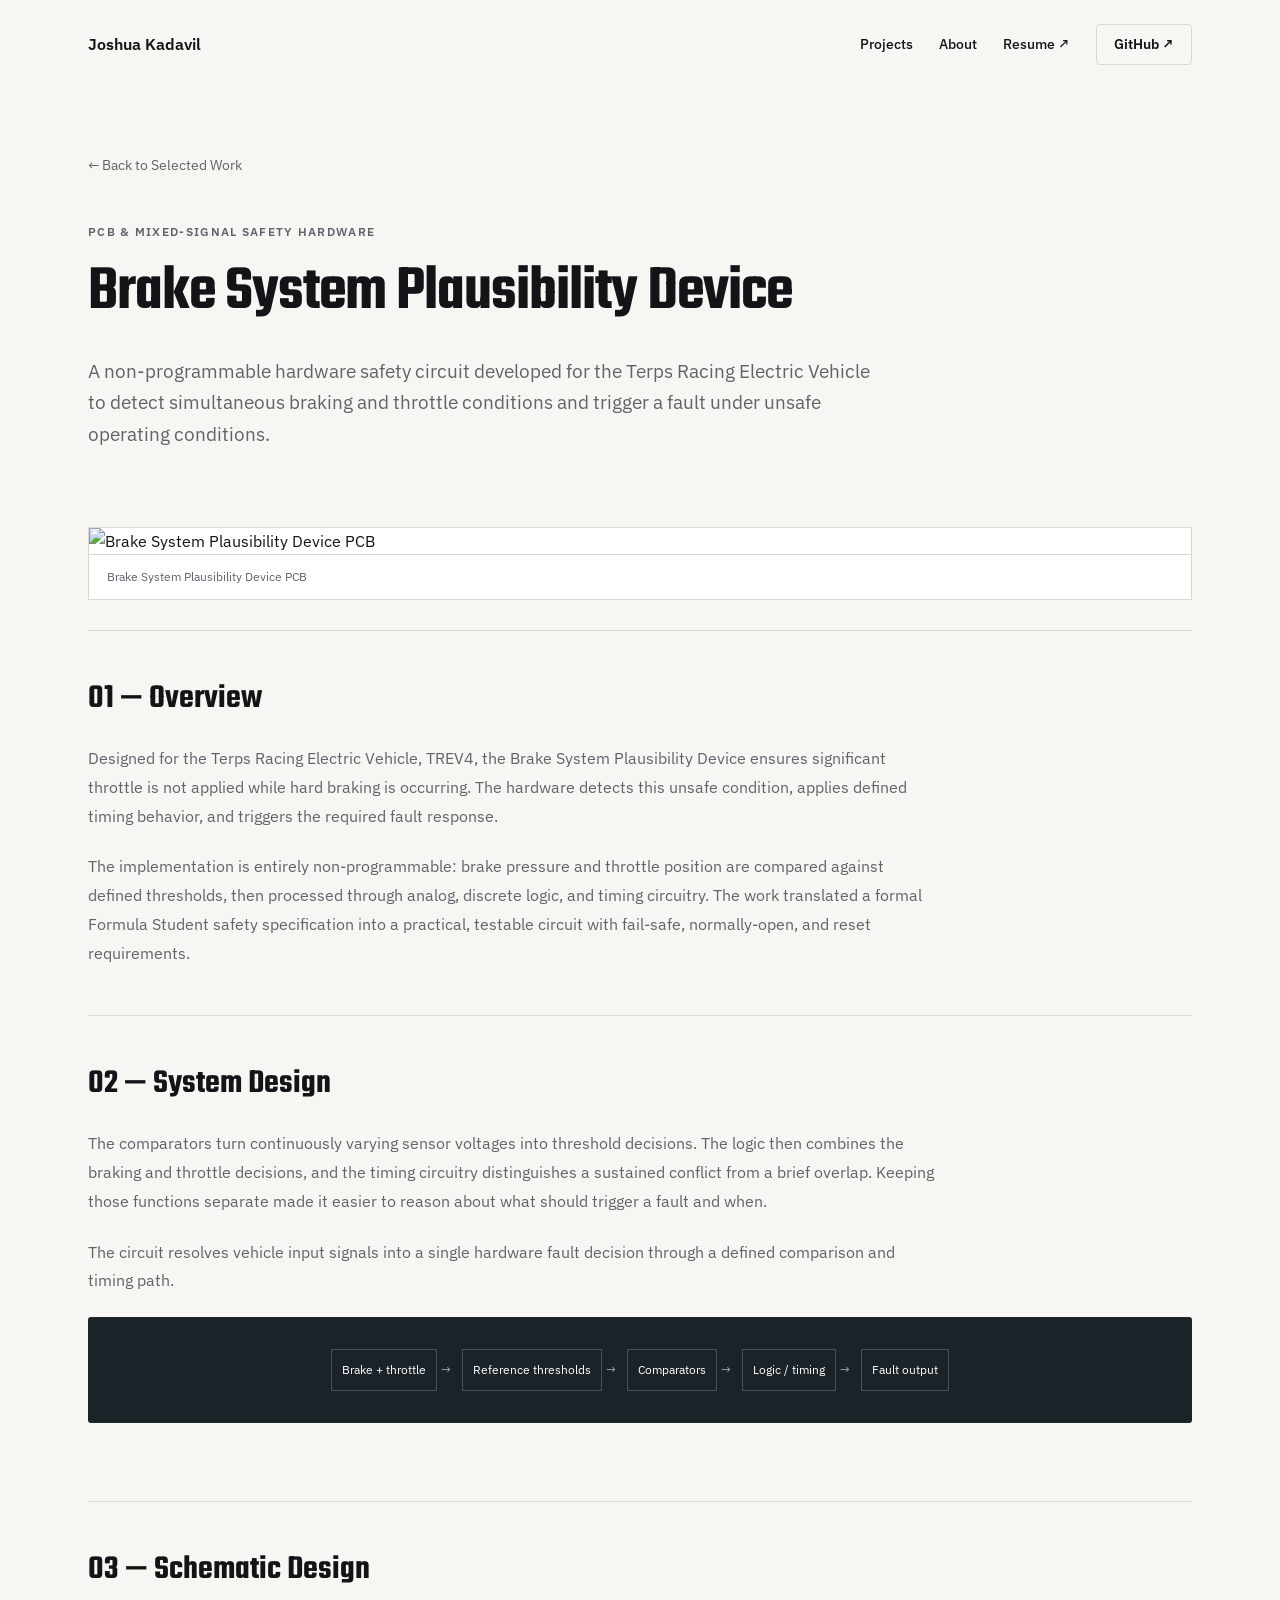
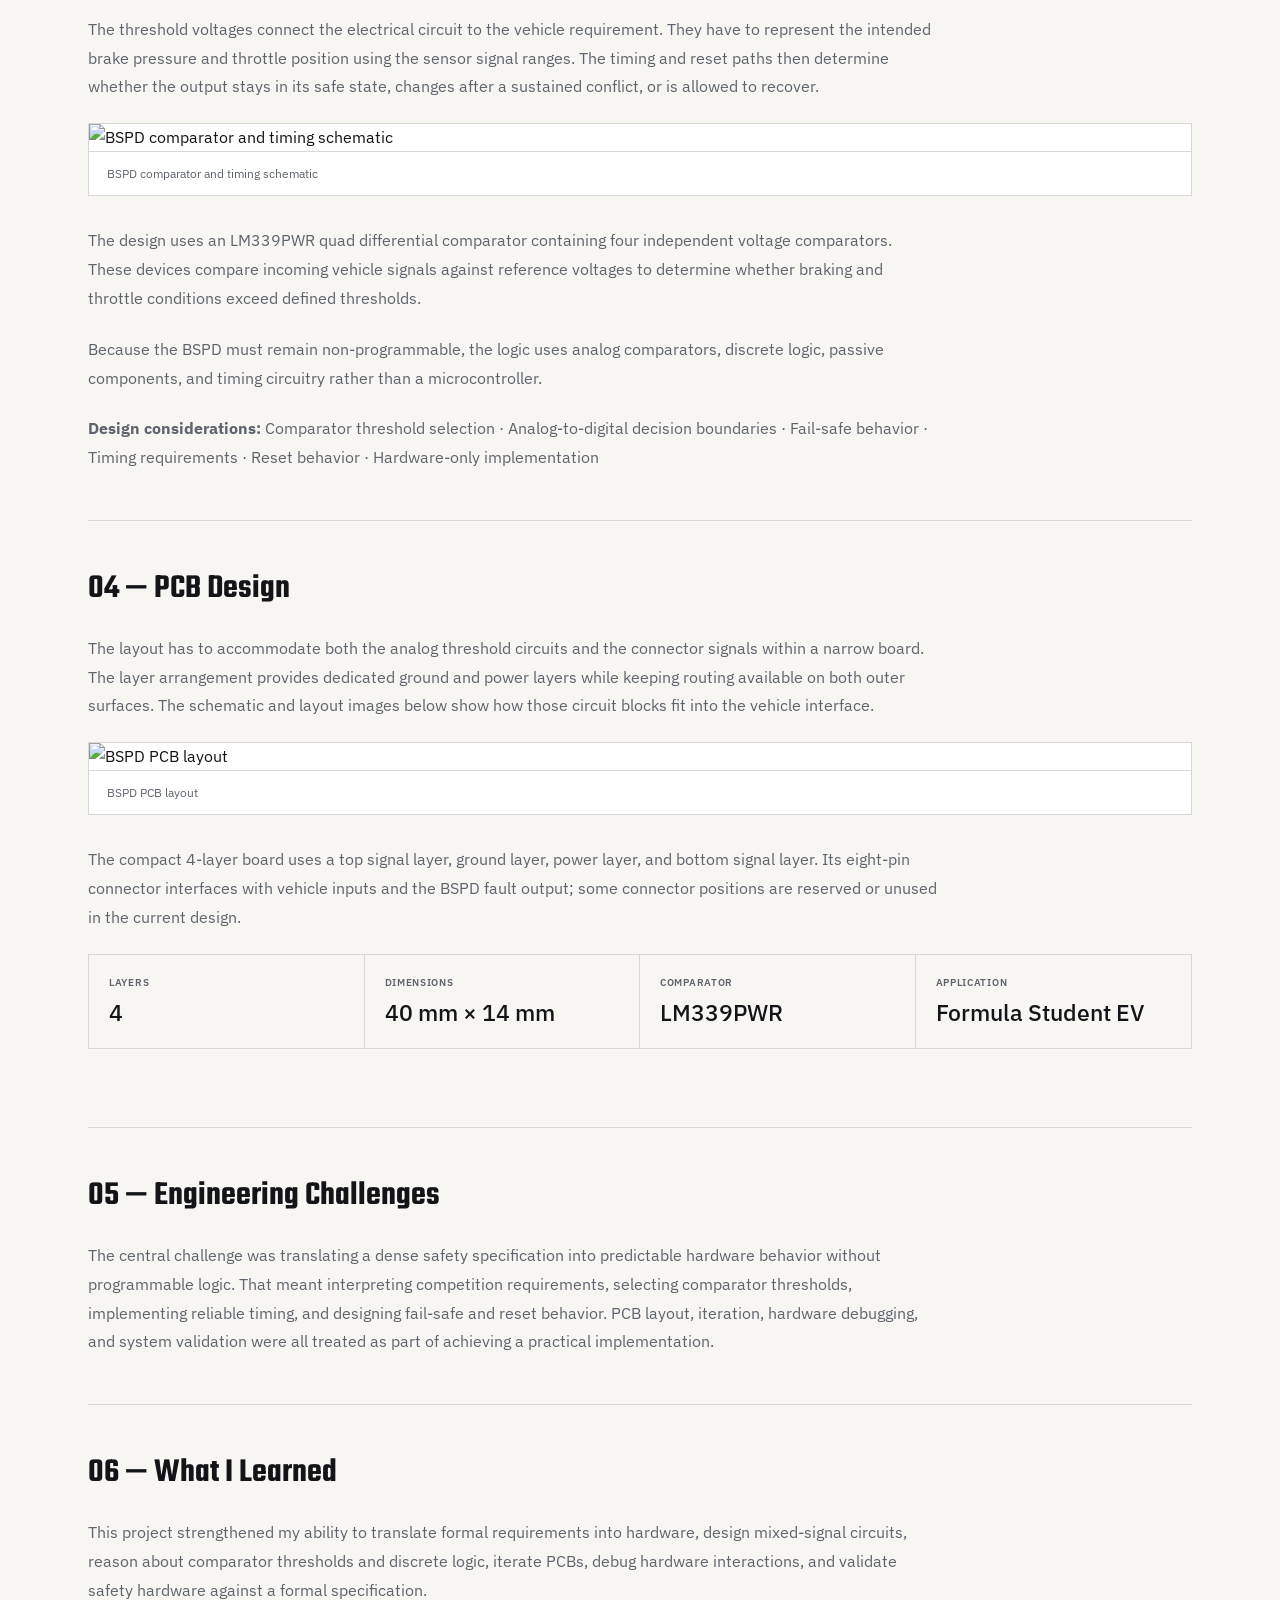
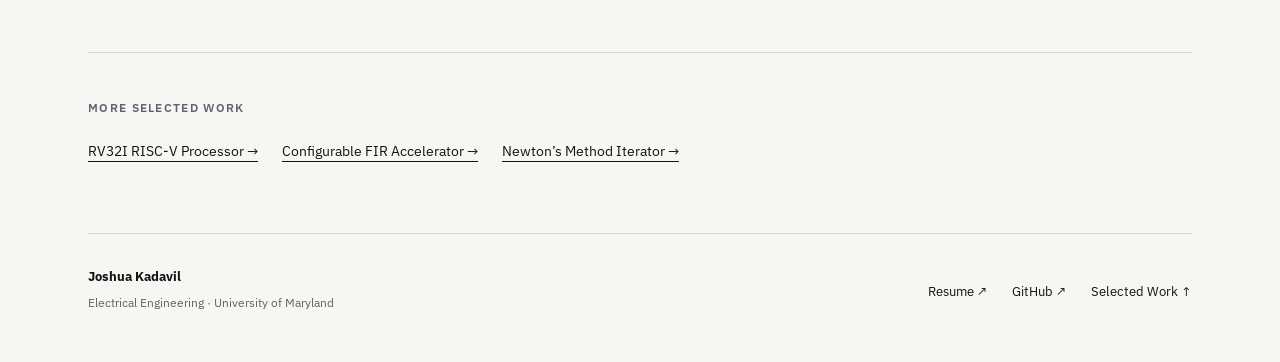
==== projects/bspd/index.html @ 031402a3 "Publish engineering portfolio with four detailed project pages" ====
<!doctype html><html lang="en"><head><meta charset="utf-8"><meta name="viewport" content="width=device-width, initial-scale=1"><title>Brake System Plausibility Device — Joshua Kadavil</title><meta name="description" content="Joshua Kadavil’s electrical engineering portfolio: FPGA, RTL, computer architecture, PCB and CMOS design."><link rel="stylesheet" href="/style.css"></head><body><header><a class="brand" href="/">Joshua Kadavil</a><nav aria-label="Main navigation"><a href="/#work">Projects</a><a href="/#about">About</a><a href="https://drive.google.com/file/d/1f0EyTunNT7NF5_D-wASFy5cTvmZ3Mgu0/view?usp=sharing" target="_blank" rel="noopener">Resume ↗</a><a class="button" href="https://github.com/jkadavil" target="_blank" rel="noopener">GitHub ↗</a></nav></header><main><div class="projecthero"><a class="back" href="/#work">← Back to Selected Work</a><small>PCB & MIXED-SIGNAL SAFETY HARDWARE</small><h1>Brake System Plausibility Device</h1><p>A non-programmable hardware safety circuit developed for the Terps Racing Electric Vehicle to detect simultaneous braking and throttle conditions and trigger a fault under unsafe operating conditions.</p></div><figure><img src="https://framerusercontent.com/images/85CEbiLoWH0lOBSLyWlGdlzwHQ.png" alt="Brake System Plausibility Device PCB" loading="lazy"><figcaption>Brake System Plausibility Device PCB</figcaption></figure><section class="detail"><h2>01 — Overview</h2><div><p>Designed for the Terps Racing Electric Vehicle, TREV4, the Brake System Plausibility Device ensures significant throttle is not applied while hard braking is occurring. The hardware detects this unsafe condition, applies defined timing behavior, and triggers the required fault response.</p><p>The implementation is entirely non-programmable: brake pressure and throttle position are compared against defined thresholds, then processed through analog, discrete logic, and timing circuitry. The work translated a formal Formula Student safety specification into a practical, testable circuit with fail-safe, normally-open, and reset requirements.</p></div></section><section class="detail"><h2>02 — System Design</h2><div><p>The comparators turn continuously varying sensor voltages into threshold decisions. The logic then combines the braking and throttle decisions, and the timing circuitry distinguishes a sustained conflict from a brief overlap. Keeping those functions separate made it easier to reason about what should trigger a fault and when.</p><p>The circuit resolves vehicle input signals into a single hardware fault decision through a defined comparison and timing path.</p><div class="flow"><span>Brake + throttle</span><span>Reference thresholds</span><span>Comparators</span><span>Logic / timing</span><span>Fault output</span></div></div></section><section class="detail"><h2>03 — Schematic Design</h2><div><p>The threshold voltages connect the electrical circuit to the vehicle requirement. They have to represent the intended brake pressure and throttle position using the sensor signal ranges. The timing and reset paths then determine whether the output stays in its safe state, changes after a sustained conflict, or is allowed to recover.</p><figure><img src="https://framerusercontent.com/images/xDy9kad5NAX94i3xk5Jb3Rte58.png" alt="BSPD comparator and timing schematic" loading="lazy"><figcaption>BSPD comparator and timing schematic</figcaption></figure><p>The design uses an LM339PWR quad differential comparator containing four independent voltage comparators. These devices compare incoming vehicle signals against reference voltages to determine whether braking and throttle conditions exceed defined thresholds.</p><p>Because the BSPD must remain non-programmable, the logic uses analog comparators, discrete logic, passive components, and timing circuitry rather than a microcontroller.</p><p><strong>Design considerations:</strong> Comparator threshold selection · Analog-to-digital decision boundaries · Fail-safe behavior · Timing requirements · Reset behavior · Hardware-only implementation</p></div></section><section class="detail"><h2>04 — PCB Design</h2><div><p>The layout has to accommodate both the analog threshold circuits and the connector signals within a narrow board. The layer arrangement provides dedicated ground and power layers while keeping routing available on both outer surfaces. The schematic and layout images below show how those circuit blocks fit into the vehicle interface.</p><figure><img src="https://framerusercontent.com/images/oUMdYOykw2NHUpEp4hQG9LbJQk.png" alt="BSPD PCB layout" loading="lazy"><figcaption>BSPD PCB layout</figcaption></figure><p>The compact 4-layer board uses a top signal layer, ground layer, power layer, and bottom signal layer. Its eight-pin connector interfaces with vehicle inputs and the BSPD fault output; some connector positions are reserved or unused in the current design.</p><div class="stats"><div><small>LAYERS</small><strong>4</strong></div><div><small>DIMENSIONS</small><strong>40 mm × 14 mm</strong></div><div><small>COMPARATOR</small><strong>LM339PWR</strong></div><div><small>APPLICATION</small><strong>Formula Student EV</strong></div></div></div></section><section class="detail"><h2>05 — Engineering Challenges</h2><div><p>The central challenge was translating a dense safety specification into predictable hardware behavior without programmable logic. That meant interpreting competition requirements, selecting comparator thresholds, implementing reliable timing, and designing fail-safe and reset behavior. PCB layout, iteration, hardware debugging, and system validation were all treated as part of achieving a practical implementation.</p></div></section><section class="detail"><h2>06 — What I Learned</h2><div><p>This project strengthened my ability to translate formal requirements into hardware, design mixed-signal circuits, reason about comparator thresholds and discrete logic, iterate PCBs, debug hardware interactions, and validate safety hardware against a formal specification.</p></div></section><section class="more"><small>MORE SELECTED WORK</small><div><a href="/projects/rv32i/">RV32I RISC-V Processor →</a><a href="/projects/fir/">Configurable FIR Accelerator →</a><a href="/projects/newtonian-iterator/">Newton’s Method Iterator →</a></div></section></main><footer><div><strong>Joshua Kadavil</strong><p>Electrical Engineering · University of Maryland</p></div><div><a href="https://drive.google.com/file/d/1f0EyTunNT7NF5_D-wASFy5cTvmZ3Mgu0/view?usp=sharing">Resume ↗</a><a href="https://github.com/jkadavil">GitHub ↗</a><a href="/#work">Selected Work ↑</a></div></footer></body></html>
---- style.css ----
@import url('https://fonts.googleapis.com/css2?family=IBM+Plex+Sans:wght@400;500;600;700&family=Teko:wght@500;600;700&display=swap');
:root{--paper:#f7f6f2;--ink:#121417;--muted:#5e646d;--line:#d8d8d4;--panel:#1b2228}*{box-sizing:border-box}html{scroll-behavior:smooth;scroll-padding-top:35px}body{margin:0;background:var(--paper);color:var(--ink);font-family:'IBM Plex Sans',Arial,sans-serif;font-size:16px;line-height:1.65}a{color:inherit;text-decoration:none}a:focus-visible{outline:3px solid #3d7ab7;outline-offset:5px}header,main,footer{width:min(1104px,calc(100% - 64px));margin:auto}header{display:flex;align-items:center;justify-content:space-between;gap:24px;padding:24px 0}.brand{font-weight:600}nav{display:flex;align-items:center;gap:26px;font-size:14px;font-weight:500}.button{display:inline-flex;align-items:center;justify-content:center;border:1px solid var(--line);border-radius:4px;padding:8px 17px;font-size:14px;font-weight:600;transition:background .2s}.button:hover{background:#e9e9e4}.primary{background:var(--ink);color:white;border-color:var(--ink)}.primary:hover{background:#343a42}small{display:block;font-size:12px;letter-spacing:1.3px;font-weight:600;color:var(--muted)}h1,h2,h3,p{margin-top:0}h1{font-family:Teko,'Arial Narrow',sans-serif;font-size:72px;line-height:1.03;letter-spacing:-1px;margin-bottom:30px;font-weight:600}h2{font-size:32px;line-height:1.2;font-weight:600}h3{font-size:24px;line-height:1.25}p{color:var(--muted);margin-bottom:22px}.hero{padding:100px 0 110px;border-bottom:1px solid var(--line)}.hero small{margin-bottom:28px}.hero h2{font-size:19px;letter-spacing:.4px;margin-bottom:25px}.hero p{max-width:630px}.actions{display:flex;gap:12px;margin-top:28px}#work{padding:76px 0 80px}.sectionhead{display:flex;align-items:center;justify-content:space-between;gap:20px;margin-bottom:36px}.sectionhead h2{font-family:Teko,sans-serif;font-size:40px;margin:0}.cards{display:grid;grid-template-columns:1fr 1fr;gap:24px}.card{border:1px solid var(--line);padding:14px;border-radius:4px;transition:transform .2s,border-color .2s}.card:hover{transform:translateY(-4px);border-color:#8f959a}.visual{height:240px;background:var(--panel);display:flex;align-items:center;justify-content:center;overflow:hidden}.visual figure{margin:0;width:100%;height:100%;border:0;background:white}.visual img{width:100%;height:100%;object-fit:contain;padding:12px}.visual figcaption{display:none}.visual .flow{border:0;padding:22px;background:none;gap:9px}.visual .flow span{padding:0;border:0;font-size:10px;color:#edf0f2;background:none;letter-spacing:.5px}.visual .flow span+span:before{left:-8px}.cardcopy{padding:24px 12px 14px}.card small{font-size:10px;margin-bottom:14px}.card h3{margin-bottom:14px}.card h3 span{float:right;color:var(--muted)}.card p{font-size:15px}.tags{font-size:12px;color:var(--muted)}.read{display:block;margin-top:20px;font-size:13px}.about{border-top:1px solid var(--line);padding:70px 0;display:grid;grid-template-columns:1fr 2fr;gap:40px}.about p{max-width:680px}footer{display:flex;justify-content:space-between;gap:30px;padding:32px 0 45px;border-top:1px solid var(--line);font-size:13px}footer p{font-size:12px;margin:5px 0}footer>div:last-child{display:flex;align-items:center;gap:24px}.projecthero{padding:65px 0 55px}.back{display:block;font-size:14px;margin-bottom:45px;color:var(--muted)}.projecthero small{margin-bottom:18px}.projecthero h1{font-size:64px;max-width:900px}.projecthero p{font-size:19px;max-width:800px}.detail{display:block;padding:48px 0;border-top:1px solid var(--line)}.detail h2{font-size:20px}.detail>div{min-width:0}.detail p:last-child{margin-bottom:0}figure{margin:0 0 30px;border:1px solid var(--line);background:#fff}figure img{display:block;width:100%;height:auto}figcaption{font-size:12px;color:var(--muted);padding:12px 18px;border-top:1px solid var(--line)}.stats{display:grid;grid-template-columns:repeat(4,1fr);border:1px solid var(--line);margin-bottom:30px}.stats>div{padding:20px;border-right:1px solid var(--line)}.stats>div:last-child{border:0}.stats small{font-size:10px;letter-spacing:.7px}.stats strong{display:block;font-size:23px;font-weight:500;margin-top:7px;line-height:1.3}.flow{display:flex;justify-content:center;flex-wrap:wrap;gap:25px;padding:32px 20px;background:var(--panel);color:white;margin-bottom:30px;border-radius:3px}.flow span{position:relative;font-size:12px;padding:10px;border:1px solid #49525b}.flow span+span:before{content:'→';position:absolute;left:-22px;color:#aab3bb}pre{background:var(--panel);color:#ecf0f3;padding:24px;overflow:auto;font-size:14px;border-radius:3px;margin:0 0 25px;line-height:1.8}.tablewrap{overflow:auto}table{border-collapse:collapse;width:100%;font-size:14px}td,th{text-align:left;border-bottom:1px solid var(--line);padding:13px 10px}th{font-size:12px}.more{padding:45px 0 70px;border-top:1px solid var(--line)}.more>div{display:flex;flex-wrap:wrap;gap:24px;margin-top:22px}.more a{font-size:14px;text-decoration:underline;text-underline-offset:5px}@media(max-width:800px){header,main,footer{width:calc(100% - 40px)}nav{gap:16px}.hero{padding:70px 0}.cards{gap:18px}.visual{height:200px}.detail{grid-template-columns:1fr;gap:15px}.projecthero h1{font-size:54px}.stats strong{font-size:20px}.stats>div{padding:15px}.about{grid-template-columns:1fr;gap:20px}}@media(max-width:560px){header{align-items:flex-start;flex-direction:column;gap:16px}nav{width:100%;justify-content:space-between;gap:10px;font-size:13px}nav .button{padding:5px 10px}.hero{padding:55px 0 65px}h1{font-size:54px}.hero h2{font-size:17px}.cards{grid-template-columns:1fr}.sectionhead{align-items:flex-start;flex-direction:column;gap:8px}#work{padding:45px 0}.visual{height:220px}.stats{grid-template-columns:1fr 1fr}.stats>div:nth-child(2){border-right:0}.stats>div:nth-child(-n+2){border-bottom:1px solid var(--line)}.projecthero{padding:35px 0}.projecthero h1{font-size:48px}.projecthero p{font-size:17px}.detail{padding:32px 0}.flow{gap:20px}.flow span{font-size:10px}.flow span+span:before{left:-17px}.visual .flow{gap:8px;padding:12px}.visual .flow span{font-size:8px}.visual .flow span+span:before{left:-7px}footer{flex-direction:column;gap:18px}footer>div:last-child{flex-wrap:wrap}.more>div{flex-direction:column}.actions{gap:8px}.actions .button{padding:8px 12px}}
@media(prefers-reduced-motion:reduce){html{scroll-behavior:auto}*{transition:none!important}}

.detail h2{font-family:Teko,sans-serif;font-size:34px;margin-bottom:24px;line-height:1.2}.detail>div>p{max-width:850px}.detail p{line-height:1.8}.evidence-placeholder{background:#eeefeb;border:1px dashed #b7bcbf;border-radius:4px;margin:30px 0}.evidence-placeholder>div{min-height:190px;padding:36px;display:flex;flex-direction:column;justify-content:center}.evidence-placeholder small{font-size:10px;color:#717a82;margin-bottom:16px}.evidence-placeholder h3{font-size:20px;margin-bottom:12px}.evidence-placeholder p{font-size:14px;max-width:750px;margin-bottom:0}.evidence-placeholder figcaption{border-top:1px dashed #c5cacb;background:transparent}@media(max-width:560px){.detail h2{font-size:29px}.evidence-placeholder>div{padding:24px}}
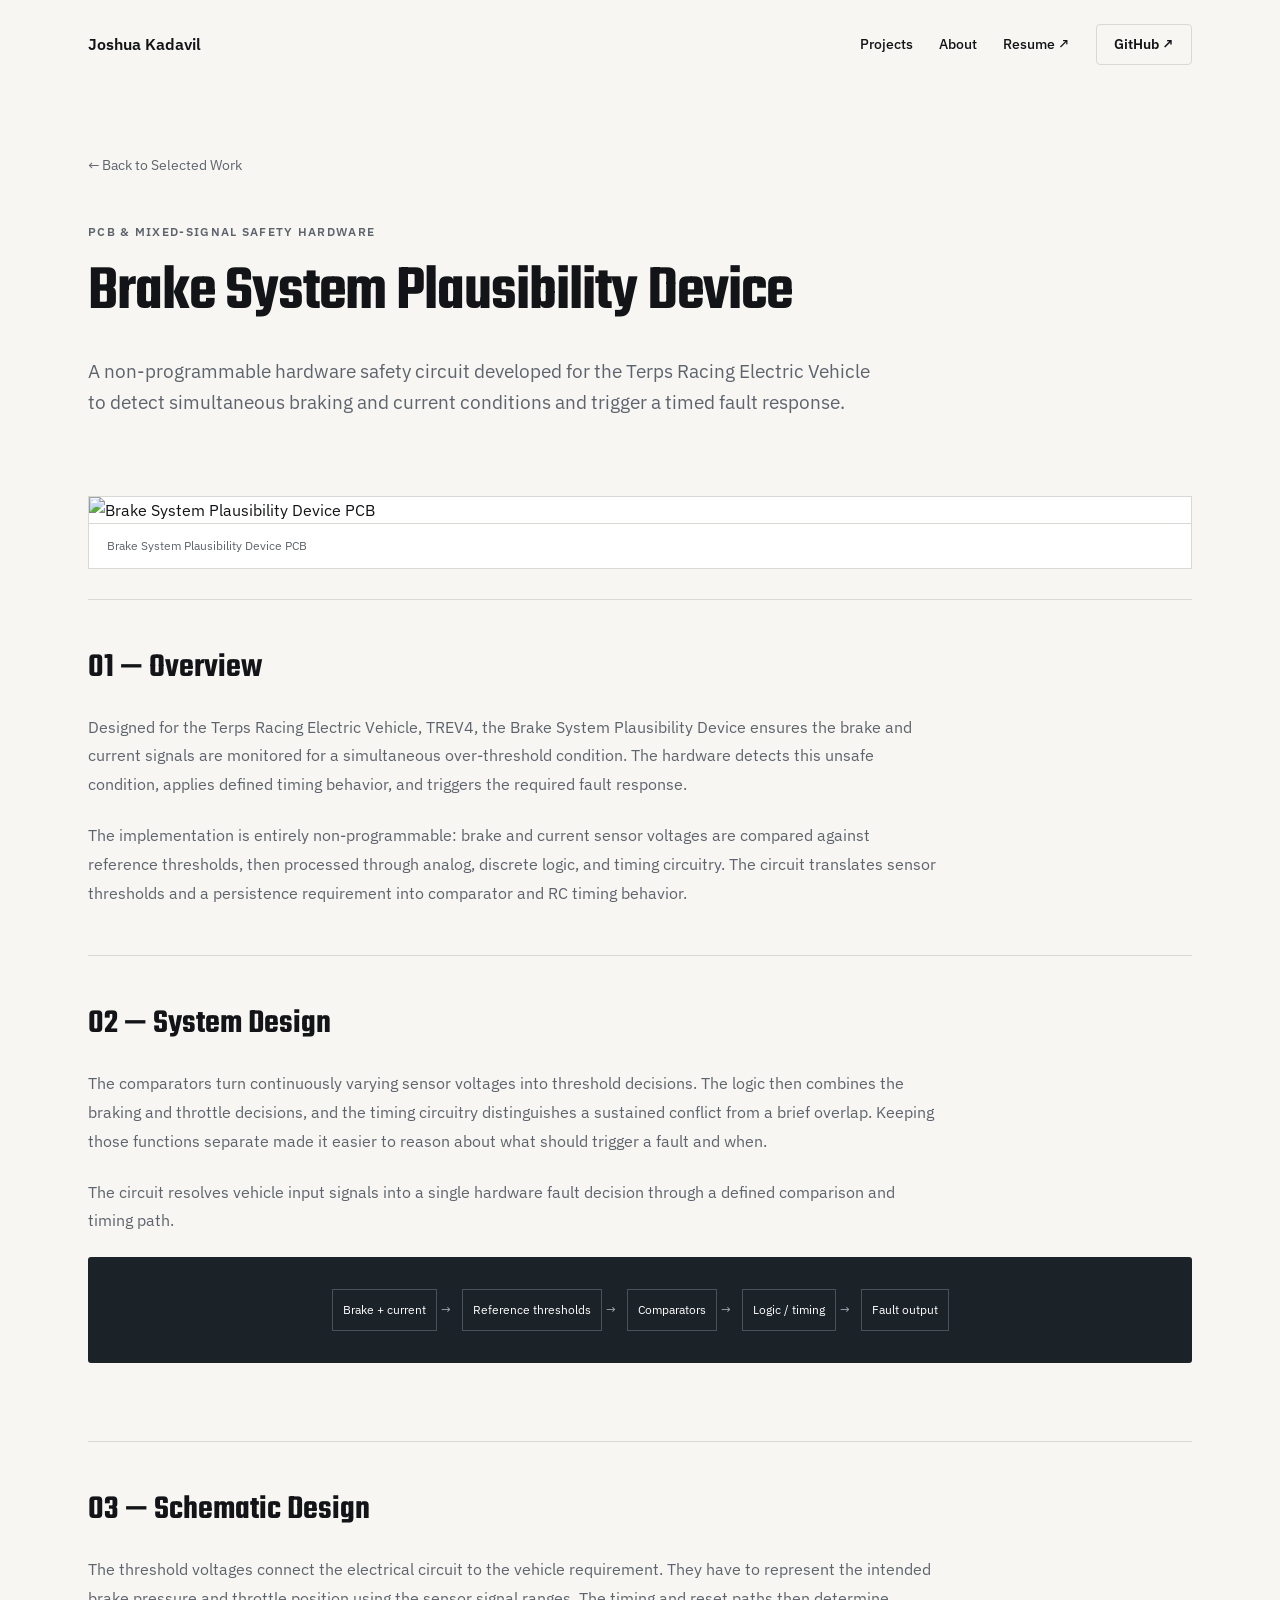
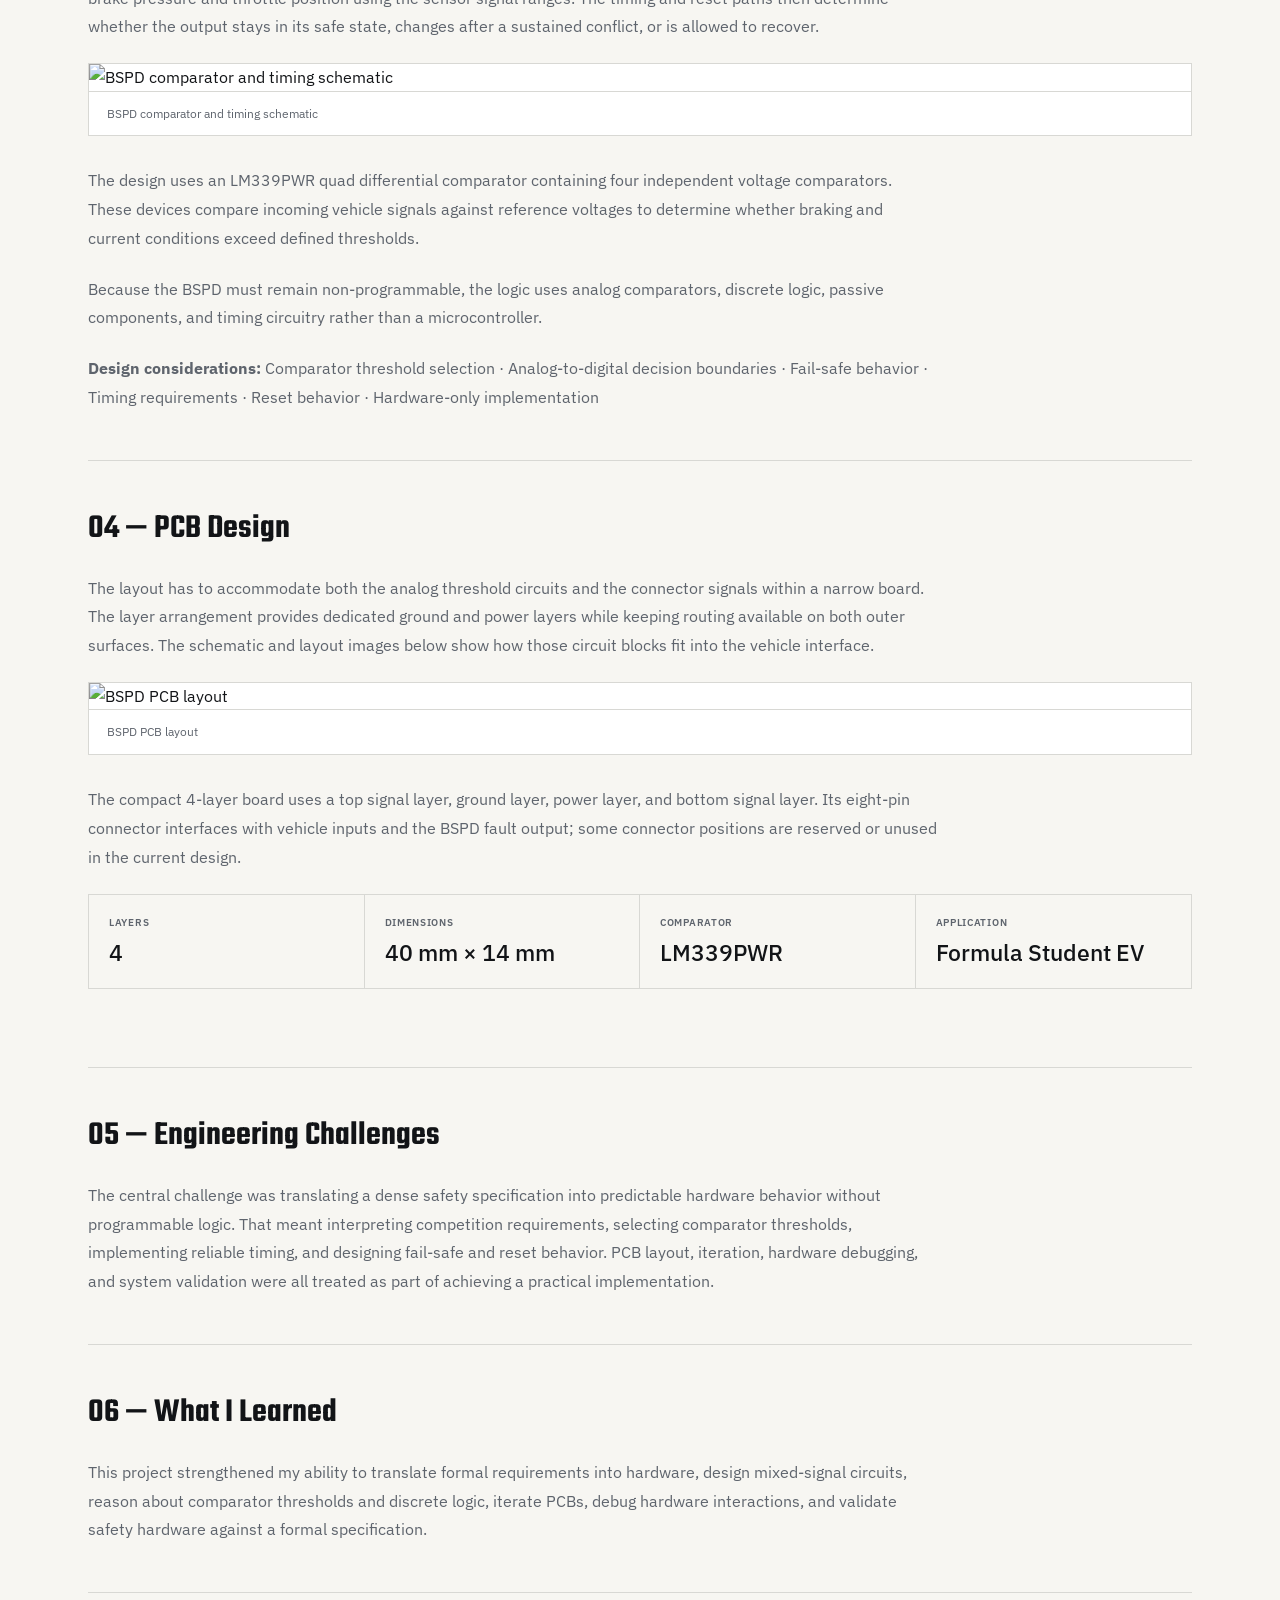
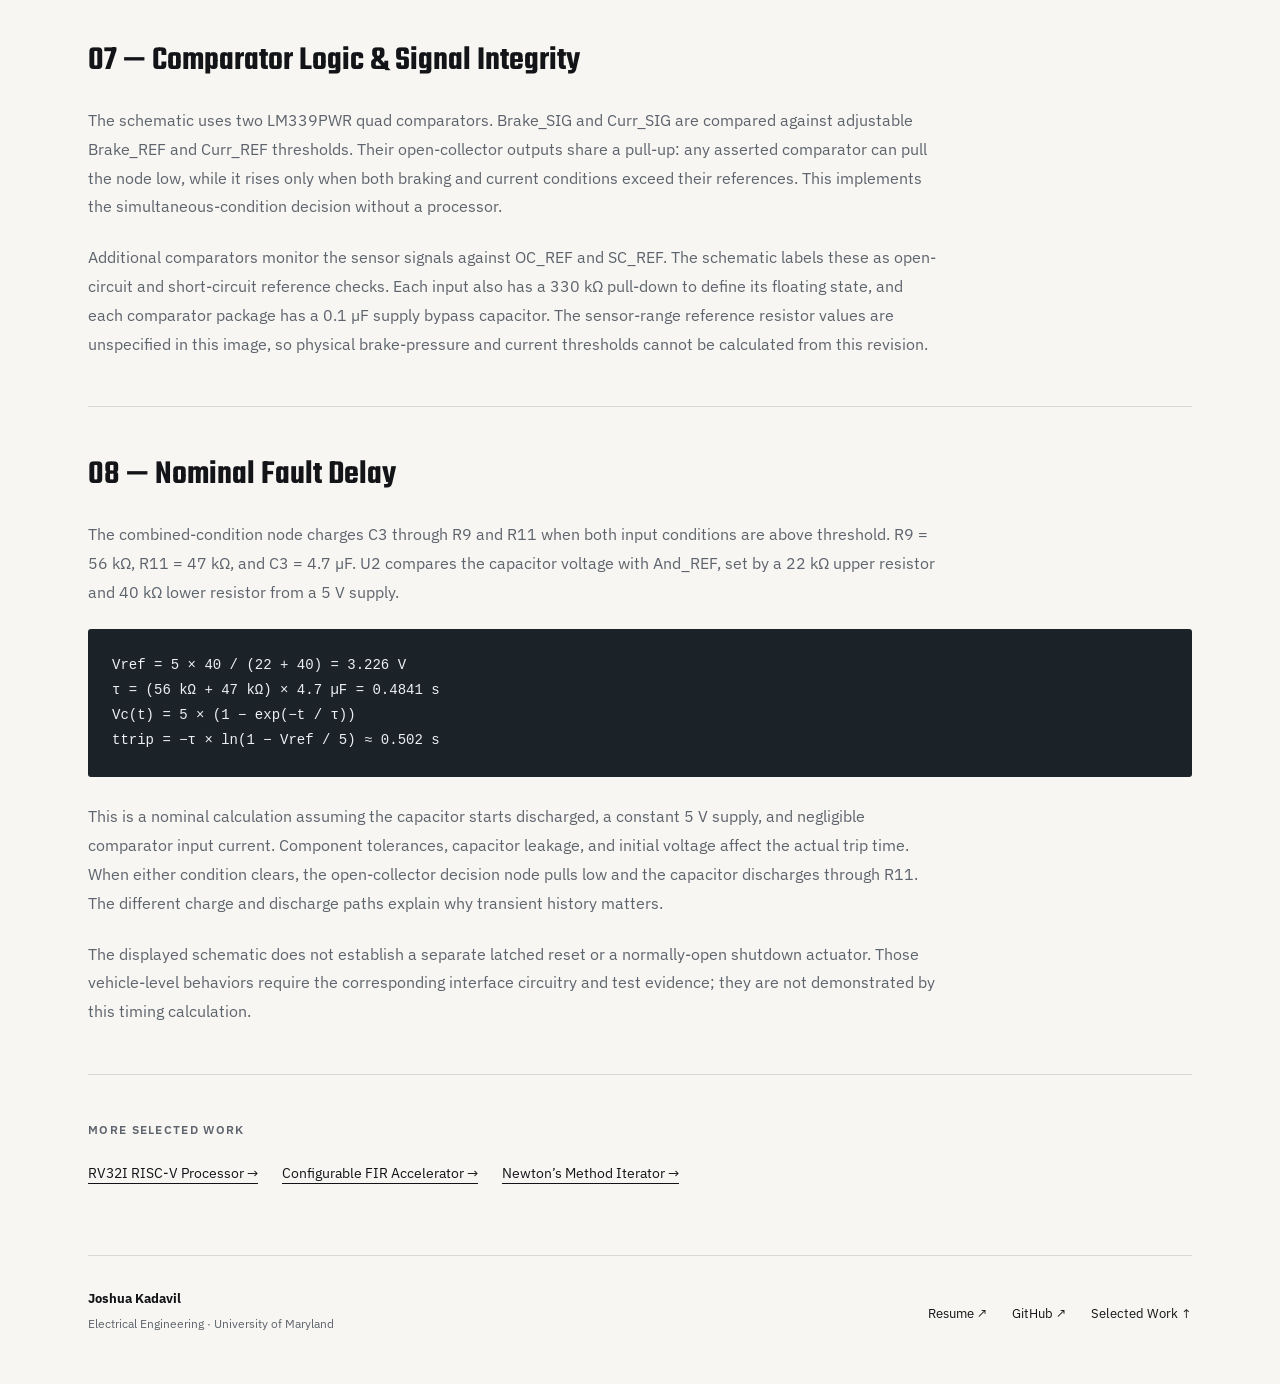
==== commit 00dade96: "Add source-grounded BSPD timing and CMOS arithmetic analysis" ====
--- a/projects/bspd/index.html
+++ b/projects/bspd/index.html
@@ -1 +1,4 @@
-<!doctype html><html lang="en"><head><meta charset="utf-8"><meta name="viewport" content="width=device-width, initial-scale=1"><title>Brake System Plausibility Device — Joshua Kadavil</title><meta name="description" content="Joshua Kadavil’s electrical engineering portfolio: FPGA, RTL, computer architecture, PCB and CMOS design."><link rel="stylesheet" href="/style.css"></head><body><header><a class="brand" href="/">Joshua Kadavil</a><nav aria-label="Main navigation"><a href="/#work">Projects</a><a href="/#about">About</a><a href="https://drive.google.com/file/d/1f0EyTunNT7NF5_D-wASFy5cTvmZ3Mgu0/view?usp=sharing" target="_blank" rel="noopener">Resume ↗</a><a class="button" href="https://github.com/jkadavil" target="_blank" rel="noopener">GitHub ↗</a></nav></header><main><div class="projecthero"><a class="back" href="/#work">← Back to Selected Work</a><small>PCB & MIXED-SIGNAL SAFETY HARDWARE</small><h1>Brake System Plausibility Device</h1><p>A non-programmable hardware safety circuit developed for the Terps Racing Electric Vehicle to detect simultaneous braking and throttle conditions and trigger a fault under unsafe operating conditions.</p></div><figure><img src="https://framerusercontent.com/images/85CEbiLoWH0lOBSLyWlGdlzwHQ.png" alt="Brake System Plausibility Device PCB" loading="lazy"><figcaption>Brake System Plausibility Device PCB</figcaption></figure><section class="detail"><h2>01 — Overview</h2><div><p>Designed for the Terps Racing Electric Vehicle, TREV4, the Brake System Plausibility Device ensures significant throttle is not applied while hard braking is occurring. The hardware detects this unsafe condition, applies defined timing behavior, and triggers the required fault response.</p><p>The implementation is entirely non-programmable: brake pressure and throttle position are compared against defined thresholds, then processed through analog, discrete logic, and timing circuitry. The work translated a formal Formula Student safety specification into a practical, testable circuit with fail-safe, normally-open, and reset requirements.</p></div></section><section class="detail"><h2>02 — System Design</h2><div><p>The comparators turn continuously varying sensor voltages into threshold decisions. The logic then combines the braking and throttle decisions, and the timing circuitry distinguishes a sustained conflict from a brief overlap. Keeping those functions separate made it easier to reason about what should trigger a fault and when.</p><p>The circuit resolves vehicle input signals into a single hardware fault decision through a defined comparison and timing path.</p><div class="flow"><span>Brake + throttle</span><span>Reference thresholds</span><span>Comparators</span><span>Logic / timing</span><span>Fault output</span></div></div></section><section class="detail"><h2>03 — Schematic Design</h2><div><p>The threshold voltages connect the electrical circuit to the vehicle requirement. They have to represent the intended brake pressure and throttle position using the sensor signal ranges. The timing and reset paths then determine whether the output stays in its safe state, changes after a sustained conflict, or is allowed to recover.</p><figure><img src="https://framerusercontent.com/images/xDy9kad5NAX94i3xk5Jb3Rte58.png" alt="BSPD comparator and timing schematic" loading="lazy"><figcaption>BSPD comparator and timing schematic</figcaption></figure><p>The design uses an LM339PWR quad differential comparator containing four independent voltage comparators. These devices compare incoming vehicle signals against reference voltages to determine whether braking and throttle conditions exceed defined thresholds.</p><p>Because the BSPD must remain non-programmable, the logic uses analog comparators, discrete logic, passive components, and timing circuitry rather than a microcontroller.</p><p><strong>Design considerations:</strong> Comparator threshold selection · Analog-to-digital decision boundaries · Fail-safe behavior · Timing requirements · Reset behavior · Hardware-only implementation</p></div></section><section class="detail"><h2>04 — PCB Design</h2><div><p>The layout has to accommodate both the analog threshold circuits and the connector signals within a narrow board. The layer arrangement provides dedicated ground and power layers while keeping routing available on both outer surfaces. The schematic and layout images below show how those circuit blocks fit into the vehicle interface.</p><figure><img src="https://framerusercontent.com/images/oUMdYOykw2NHUpEp4hQG9LbJQk.png" alt="BSPD PCB layout" loading="lazy"><figcaption>BSPD PCB layout</figcaption></figure><p>The compact 4-layer board uses a top signal layer, ground layer, power layer, and bottom signal layer. Its eight-pin connector interfaces with vehicle inputs and the BSPD fault output; some connector positions are reserved or unused in the current design.</p><div class="stats"><div><small>LAYERS</small><strong>4</strong></div><div><small>DIMENSIONS</small><strong>40 mm × 14 mm</strong></div><div><small>COMPARATOR</small><strong>LM339PWR</strong></div><div><small>APPLICATION</small><strong>Formula Student EV</strong></div></div></div></section><section class="detail"><h2>05 — Engineering Challenges</h2><div><p>The central challenge was translating a dense safety specification into predictable hardware behavior without programmable logic. That meant interpreting competition requirements, selecting comparator thresholds, implementing reliable timing, and designing fail-safe and reset behavior. PCB layout, iteration, hardware debugging, and system validation were all treated as part of achieving a practical implementation.</p></div></section><section class="detail"><h2>06 — What I Learned</h2><div><p>This project strengthened my ability to translate formal requirements into hardware, design mixed-signal circuits, reason about comparator thresholds and discrete logic, iterate PCBs, debug hardware interactions, and validate safety hardware against a formal specification.</p></div></section><section class="more"><small>MORE SELECTED WORK</small><div><a href="/projects/rv32i/">RV32I RISC-V Processor →</a><a href="/projects/fir/">Configurable FIR Accelerator →</a><a href="/projects/newtonian-iterator/">Newton’s Method Iterator →</a></div></section></main><footer><div><strong>Joshua Kadavil</strong><p>Electrical Engineering · University of Maryland</p></div><div><a href="https://drive.google.com/file/d/1f0EyTunNT7NF5_D-wASFy5cTvmZ3Mgu0/view?usp=sharing">Resume ↗</a><a href="https://github.com/jkadavil">GitHub ↗</a><a href="/#work">Selected Work ↑</a></div></footer></body></html>+<!doctype html><html lang="en"><head><meta charset="utf-8"><meta name="viewport" content="width=device-width, initial-scale=1"><title>Brake System Plausibility Device — Joshua Kadavil</title><meta name="description" content="Joshua Kadavil’s electrical engineering portfolio: FPGA, RTL, computer architecture, PCB and CMOS design."><link rel="stylesheet" href="/style.css"></head><body><header><a class="brand" href="/">Joshua Kadavil</a><nav aria-label="Main navigation"><a href="/#work">Projects</a><a href="/#about">About</a><a href="https://drive.google.com/file/d/1f0EyTunNT7NF5_D-wASFy5cTvmZ3Mgu0/view?usp=sharing" target="_blank" rel="noopener">Resume ↗</a><a class="button" href="https://github.com/jkadavil" target="_blank" rel="noopener">GitHub ↗</a></nav></header><main><div class="projecthero"><a class="back" href="/#work">← Back to Selected Work</a><small>PCB & MIXED-SIGNAL SAFETY HARDWARE</small><h1>Brake System Plausibility Device</h1><p>A non-programmable hardware safety circuit developed for the Terps Racing Electric Vehicle to detect simultaneous braking and current conditions and trigger a timed fault response.</p></div><figure><img src="https://framerusercontent.com/images/85CEbiLoWH0lOBSLyWlGdlzwHQ.png" alt="Brake System Plausibility Device PCB" loading="lazy"><figcaption>Brake System Plausibility Device PCB</figcaption></figure><section class="detail"><h2>01 — Overview</h2><div><p>Designed for the Terps Racing Electric Vehicle, TREV4, the Brake System Plausibility Device ensures the brake and current signals are monitored for a simultaneous over-threshold condition. The hardware detects this unsafe condition, applies defined timing behavior, and triggers the required fault response.</p><p>The implementation is entirely non-programmable: brake and current sensor voltages are compared against reference thresholds, then processed through analog, discrete logic, and timing circuitry. The circuit translates sensor thresholds and a persistence requirement into comparator and RC timing behavior.</p></div></section><section class="detail"><h2>02 — System Design</h2><div><p>The comparators turn continuously varying sensor voltages into threshold decisions. The logic then combines the braking and throttle decisions, and the timing circuitry distinguishes a sustained conflict from a brief overlap. Keeping those functions separate made it easier to reason about what should trigger a fault and when.</p><p>The circuit resolves vehicle input signals into a single hardware fault decision through a defined comparison and timing path.</p><div class="flow"><span>Brake + current</span><span>Reference thresholds</span><span>Comparators</span><span>Logic / timing</span><span>Fault output</span></div></div></section><section class="detail"><h2>03 — Schematic Design</h2><div><p>The threshold voltages connect the electrical circuit to the vehicle requirement. They have to represent the intended brake pressure and throttle position using the sensor signal ranges. The timing and reset paths then determine whether the output stays in its safe state, changes after a sustained conflict, or is allowed to recover.</p><figure><img src="https://framerusercontent.com/images/xDy9kad5NAX94i3xk5Jb3Rte58.png" alt="BSPD comparator and timing schematic" loading="lazy"><figcaption>BSPD comparator and timing schematic</figcaption></figure><p>The design uses an LM339PWR quad differential comparator containing four independent voltage comparators. These devices compare incoming vehicle signals against reference voltages to determine whether braking and current conditions exceed defined thresholds.</p><p>Because the BSPD must remain non-programmable, the logic uses analog comparators, discrete logic, passive components, and timing circuitry rather than a microcontroller.</p><p><strong>Design considerations:</strong> Comparator threshold selection · Analog-to-digital decision boundaries · Fail-safe behavior · Timing requirements · Reset behavior · Hardware-only implementation</p></div></section><section class="detail"><h2>04 — PCB Design</h2><div><p>The layout has to accommodate both the analog threshold circuits and the connector signals within a narrow board. The layer arrangement provides dedicated ground and power layers while keeping routing available on both outer surfaces. The schematic and layout images below show how those circuit blocks fit into the vehicle interface.</p><figure><img src="https://framerusercontent.com/images/oUMdYOykw2NHUpEp4hQG9LbJQk.png" alt="BSPD PCB layout" loading="lazy"><figcaption>BSPD PCB layout</figcaption></figure><p>The compact 4-layer board uses a top signal layer, ground layer, power layer, and bottom signal layer. Its eight-pin connector interfaces with vehicle inputs and the BSPD fault output; some connector positions are reserved or unused in the current design.</p><div class="stats"><div><small>LAYERS</small><strong>4</strong></div><div><small>DIMENSIONS</small><strong>40 mm × 14 mm</strong></div><div><small>COMPARATOR</small><strong>LM339PWR</strong></div><div><small>APPLICATION</small><strong>Formula Student EV</strong></div></div></div></section><section class="detail"><h2>05 — Engineering Challenges</h2><div><p>The central challenge was translating a dense safety specification into predictable hardware behavior without programmable logic. That meant interpreting competition requirements, selecting comparator thresholds, implementing reliable timing, and designing fail-safe and reset behavior. PCB layout, iteration, hardware debugging, and system validation were all treated as part of achieving a practical implementation.</p></div></section><section class="detail"><h2>06 — What I Learned</h2><div><p>This project strengthened my ability to translate formal requirements into hardware, design mixed-signal circuits, reason about comparator thresholds and discrete logic, iterate PCBs, debug hardware interactions, and validate safety hardware against a formal specification.</p></div></section><section class="detail"><h2>07 — Comparator Logic & Signal Integrity</h2><div><p>The schematic uses two LM339PWR quad comparators. Brake_SIG and Curr_SIG are compared against adjustable Brake_REF and Curr_REF thresholds. Their open-collector outputs share a pull-up: any asserted comparator can pull the node low, while it rises only when both braking and current conditions exceed their references. This implements the simultaneous-condition decision without a processor.</p><p>Additional comparators monitor the sensor signals against OC_REF and SC_REF. The schematic labels these as open-circuit and short-circuit reference checks. Each input also has a 330 kΩ pull-down to define its floating state, and each comparator package has a 0.1 µF supply bypass capacitor. The sensor-range reference resistor values are unspecified in this image, so physical brake-pressure and current thresholds cannot be calculated from this revision.</p></div></section><section class="detail"><h2>08 — Nominal Fault Delay</h2><div><p>The combined-condition node charges C3 through R9 and R11 when both input conditions are above threshold. R9 = 56 kΩ, R11 = 47 kΩ, and C3 = 4.7 µF. U2 compares the capacitor voltage with And_REF, set by a 22 kΩ upper resistor and 40 kΩ lower resistor from a 5 V supply.</p><pre><code>Vref = 5 × 40 / (22 + 40) = 3.226 V
+τ = (56 kΩ + 47 kΩ) × 4.7 µF = 0.4841 s
+Vc(t) = 5 × (1 − exp(−t / τ))
+ttrip = −τ × ln(1 − Vref / 5) ≈ 0.502 s</code></pre><p>This is a nominal calculation assuming the capacitor starts discharged, a constant 5 V supply, and negligible comparator input current. Component tolerances, capacitor leakage, and initial voltage affect the actual trip time. When either condition clears, the open-collector decision node pulls low and the capacitor discharges through R11. The different charge and discharge paths explain why transient history matters.</p><p>The displayed schematic does not establish a separate latched reset or a normally-open shutdown actuator. Those vehicle-level behaviors require the corresponding interface circuitry and test evidence; they are not demonstrated by this timing calculation.</p></div></section><section class="more"><small>MORE SELECTED WORK</small><div><a href="/projects/rv32i/">RV32I RISC-V Processor →</a><a href="/projects/fir/">Configurable FIR Accelerator →</a><a href="/projects/newtonian-iterator/">Newton’s Method Iterator →</a></div></section></main><footer><div><strong>Joshua Kadavil</strong><p>Electrical Engineering · University of Maryland</p></div><div><a href="https://drive.google.com/file/d/1f0EyTunNT7NF5_D-wASFy5cTvmZ3Mgu0/view?usp=sharing">Resume ↗</a><a href="https://github.com/jkadavil">GitHub ↗</a><a href="/#work">Selected Work ↑</a></div></footer></body></html>
